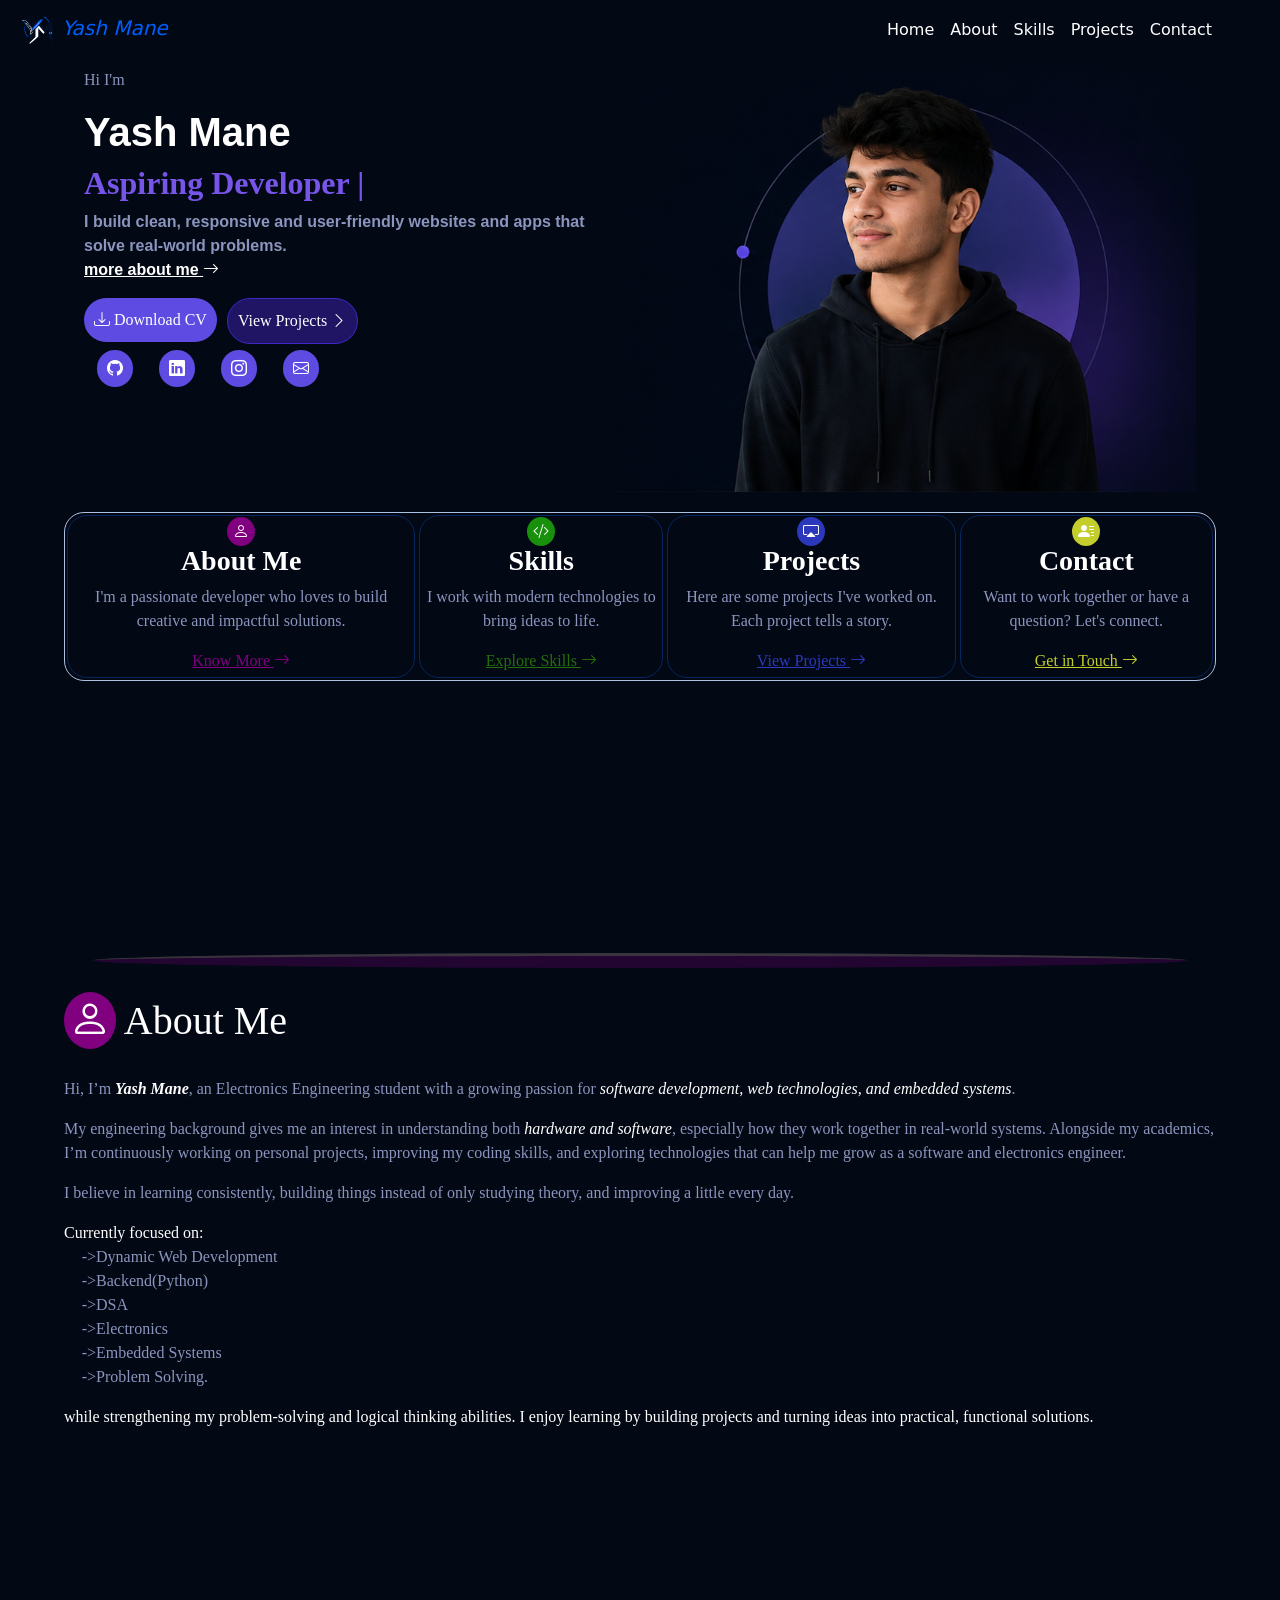
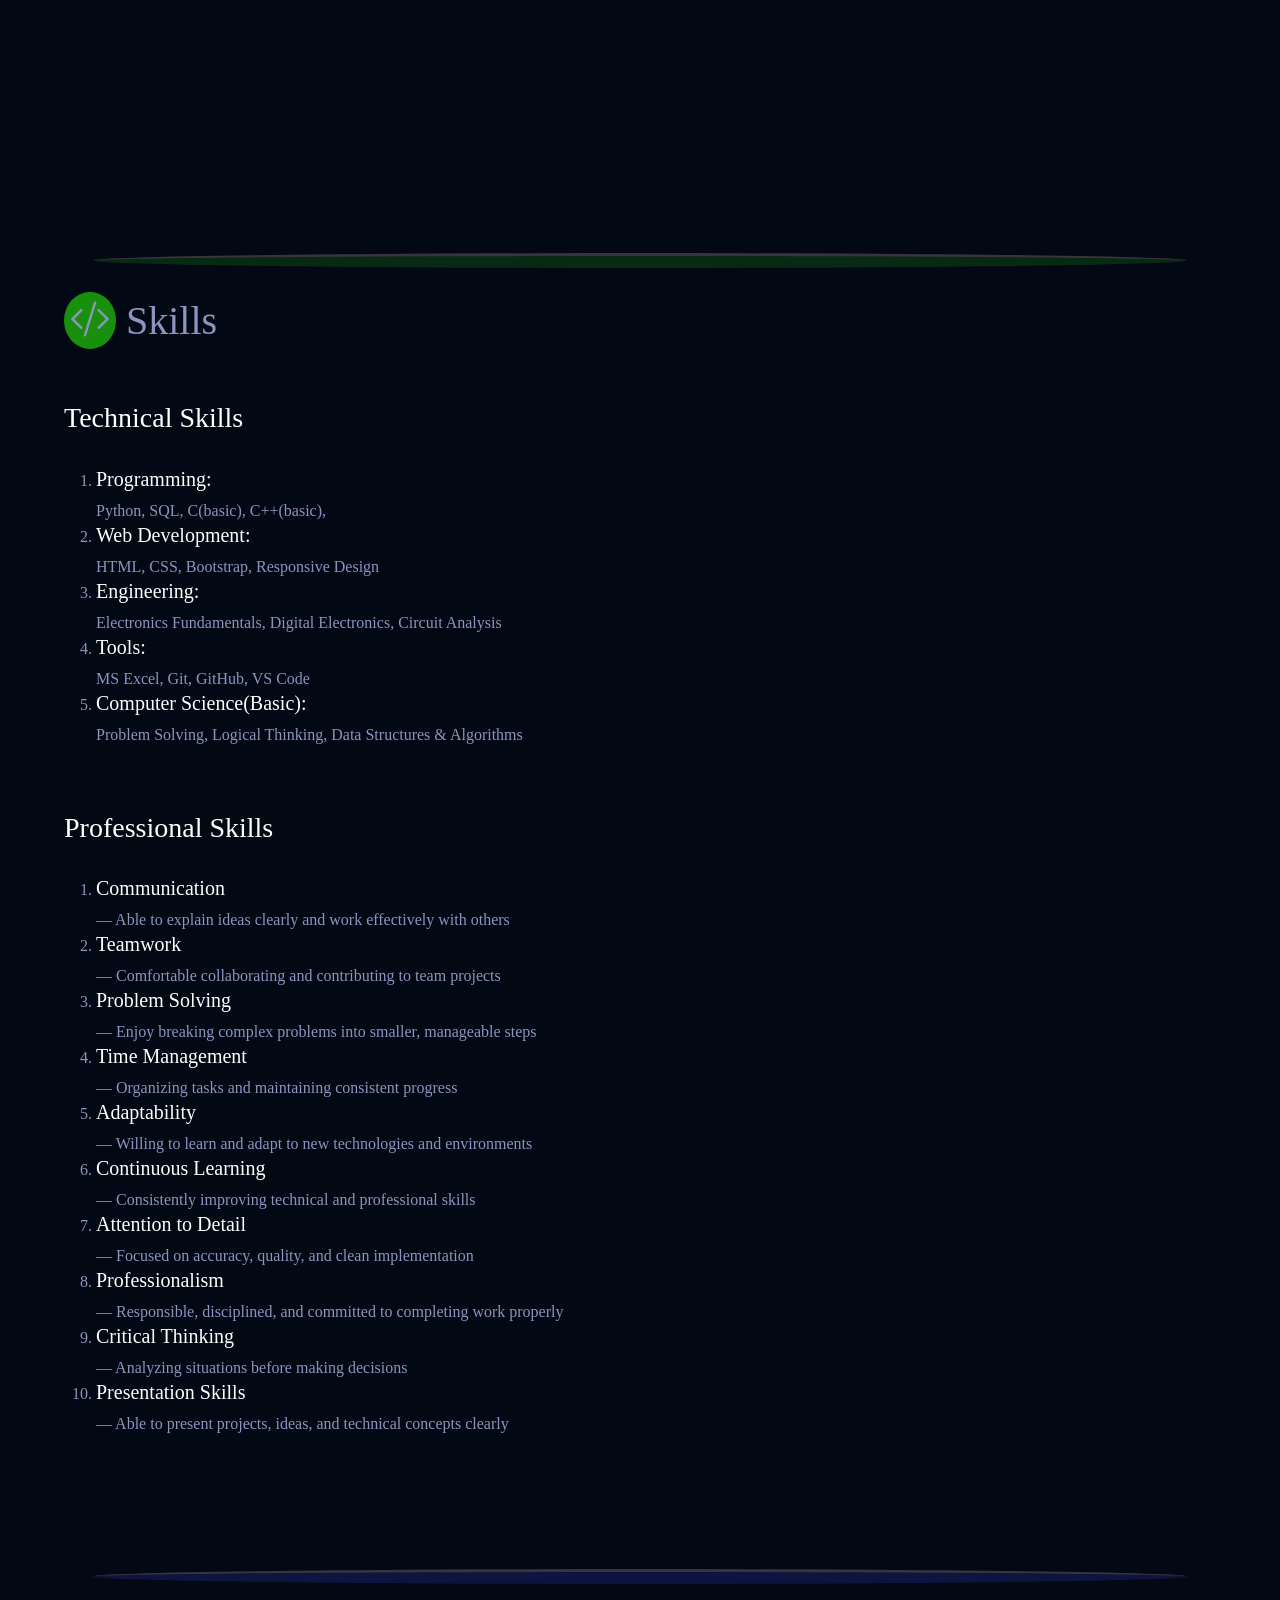
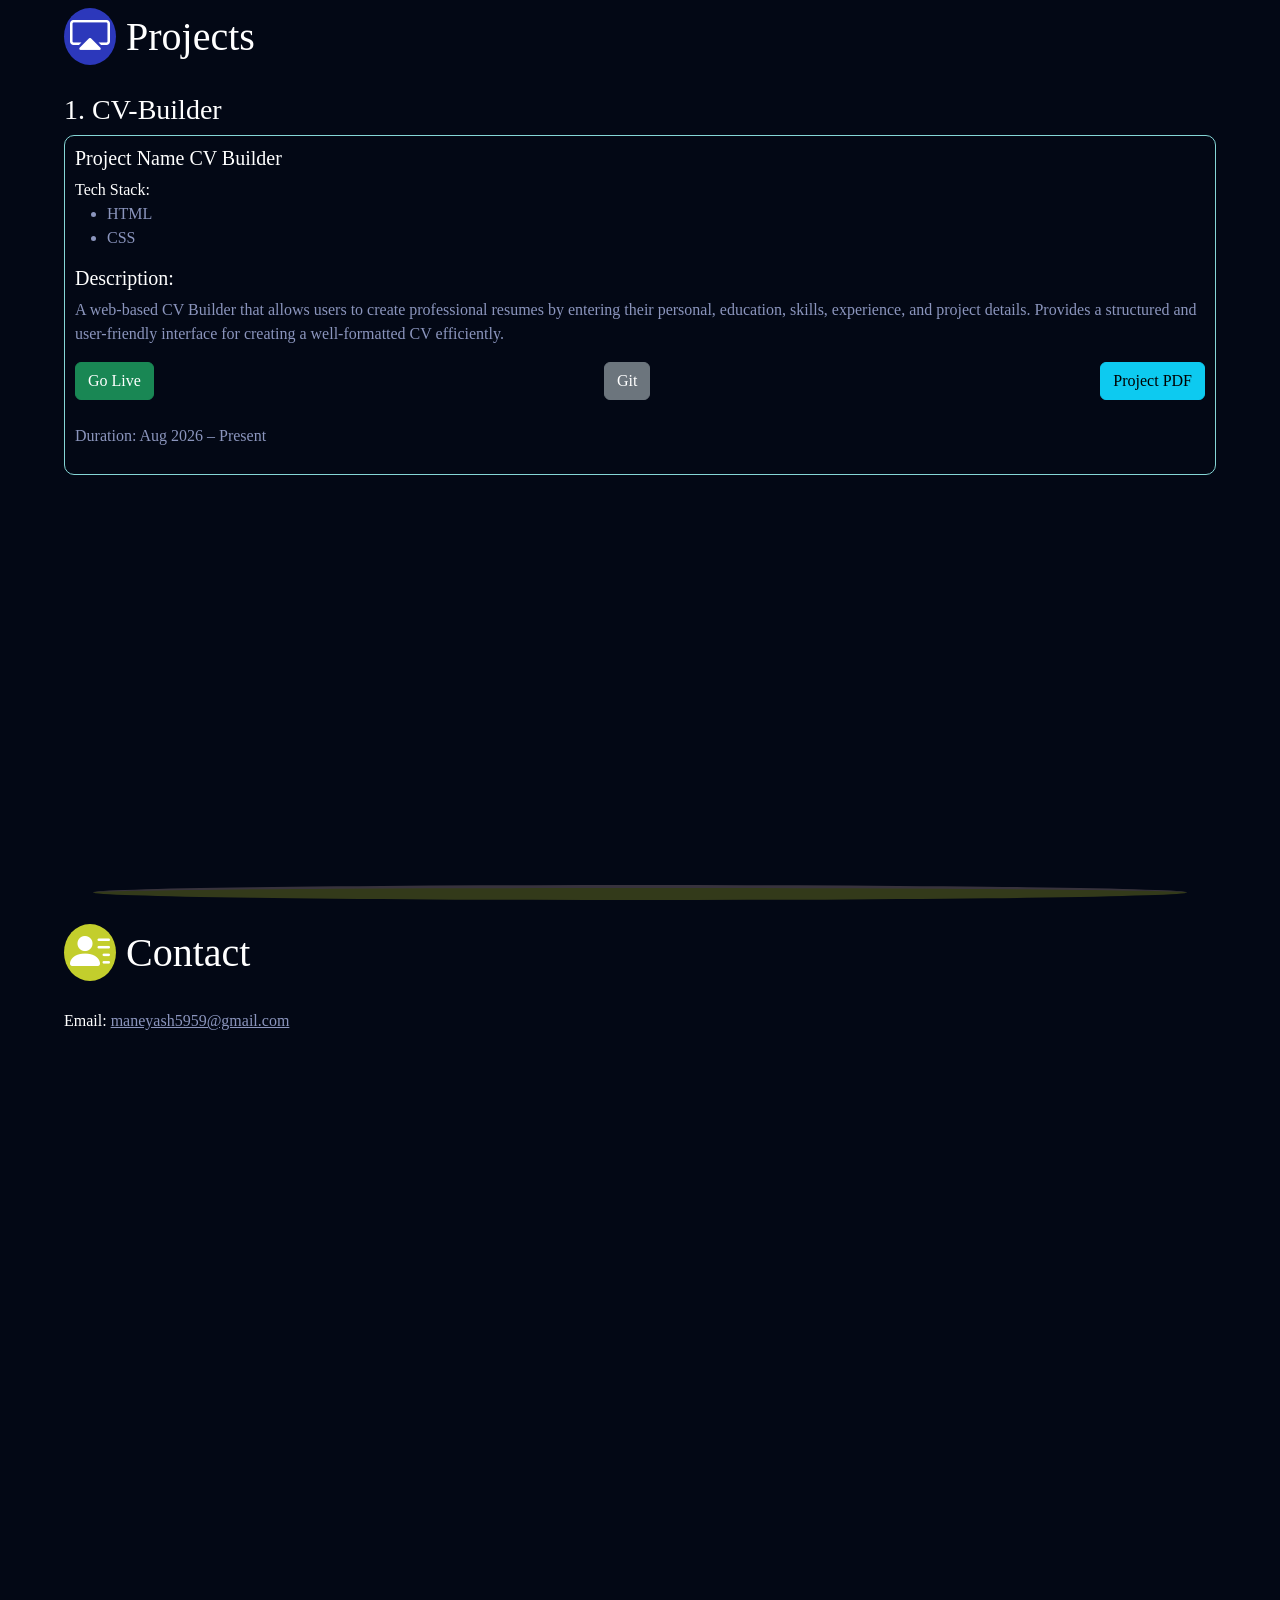
==== Home.html @ 0b3b9d4c "Initial portfolio site" ====
<!doctype html>
<html>
  <head>
    <title>Portfolio Web</title>
    <meta charset="utf-8" />
    <link rel="stylesheet" href="pb.css" />
    <link
      href="https://cdn.jsdelivr.net/npm/bootstrap@5.3.8/dist/css/bootstrap.min.css"
      rel="stylesheet"
    />
    <link rel="stylesheet" href="https://cdn.jsdelivr.net/npm/bootstrap-icons@1.11.3/font/bootstrap-icons.min.css">
  </head>
  <body>
   <nav class="navbar navbar-expand-md bg fixed-top">
  <div class="container-fluid">
    <a class="navbar-brand" href="Home.html">
          <img class="logo" src="images/logo.png" alt="Yash Mane Logo" /><i class="bg"
            >Yash Mane</i
          >
        </a>
    <button class="navbar-toggler bg-white" type="button" data-bs-toggle="collapse" data-bs-target="#navbarSupportedContent" aria-controls="navbarSupportedContent" aria-expanded="false" aria-label="Toggle navigation">
      <span class="navbar-toggler-icon"></span>
    </button>
    <div class="collapse navbar-collapse" id="navbarSupportedContent">
      <ul class="navbar-nav ms-auto me-5 mb-lg-0">
        <li class="nav-item ">
          <a class="nav-link active text-white" aria-current="page" href="#home">Home</a>
        </li>
        <li class="nav-item">
          <a class="nav-link text-white" href="#about">About</a>
        </li>
        <li class="nav-item">
          <a class="nav-link text-white" href="#skills">Skills</a>
        </li>
        <li class="nav-item">
          <a class="nav-link text-white" href="#projects">Projects</a>
        </li>
        <li class="nav-item">
          <a class="nav-link text-white" href="#contacts">Contact</a>
        </li>
      </ul>
    </div>
  </div>
</nav>
    <div id="home" class="cont pt-5">
    <div class="card1 d-flex flex-row">
      <div class="card1.1 ">
      <p>Hi I'm</p>
      <h1 class="name">Yash Mane</h1>
      <h2><b>Aspiring Developer |</b></h2>
      <p class="name light">I build clean, responsive and user-friendly websites and apps that solve real-world problems.<a class="name" href="#about"><br> more about me <i class="bi bi-arrow-right"></i></a></p>
      <div class="d-flex flex-row">
        <a href="images/Resume.pdf" download="Resume.pdf">
    <button class="btn1">
        <i class="bi bi-download"></i> Download CV
    </button>
</a>
        <a href="#projects"><button class="btn2">View Projects  <i class="bi bi-chevron-right"></i></button></a>
      </div>
      <div class="d-flex flex-row co">
        <div class="m-2">
        <a href="https://github.com/yashmane5959" class="btn1"><i class="bi bi-github"></i></a></div>
        <div class="m-2">
        <a href="https://www.linkedin.com/in/yash-mane-665508384?utm_source=share_via&utm_content=profile&utm_medium=member_android" class="btn1"><i class="bi bi-linkedin"></i></a></div>
        <div class="m-2">
        <a href="https://www.instagram.com/_its_ym.5959?igsi=eHdhMzh5cjVyeGJ2" class="btn1"><i class="bi bi-instagram"></i></a></div>
        <div class="m-2">
        <a href="mailto:maneyash5959@gmail.com" class="btn1">
    <i class="bi bi-envelope"></i>
</a></div>
      </div></div>
    <div class="card1.2">
          <img class="boy" src="images/photo.png" alt="image">
    </div></div>
  <div class="card2 d-flex flex-row">
    <div class="card21">
      <i class="bi bi-person bg-purple"></i><br>
      <h3><b>About Me </b></h3>
      <P>I'm a passionate developer who loves to build creative and impactful solutions.</P>
      
      <a href="#about" class="cl-purple">Know More <i class="bi-arrow-right"></i></a>
  </div>
  <div class="card21">
      <i class="bi bi-code-slash bg-lg"></i><br>
      <h3><b>Skills</b></h3>
      <P>I work with modern technologies to bring ideas to life.</P>
      
      <a href="#skills" class="cl-lg">Explore Skills <i class="bi-arrow-right"></i></a>
  </div>
  <div class="card21">
      <i class="bi bi-cast bg-blue"></i><br>
      <h3><b>Projects</b></h3>
      <P>Here are some projects I've worked on. Each project tells a story.</P>
      
      <a href="#projects" class="cl-blue">View Projects <i class="bi-arrow-right"></i></a>
  </div>
  <div class="card21">
      <i class="bi bi-person-lines-fill bg-yellow"></i><br>
      <h3><b>Contact</b></h3>
      <P>Want to work together or have a question? Let's connect.</P>
      
      <a href="#contacts" class="cl-yellow">Get in Touch <i class="bi-arrow-right"></i></a>
  </div>
    
       
</div>
    </div>
    
    <div id="about" class="cont text-white pt-5"><hr class="line bg-purple"><br>
     <h1><i class="bi bi-person bg-purple"></i></i> About Me</h1>
<p><br>
Hi, I’m <b  class="white"><i>Yash Mane</i></b>, an Electronics Engineering student with a growing passion for <i  class="white">software development, web technologies, and embedded systems</i>.</p>

<p>
My engineering background gives me an interest in understanding both <i  class="white">hardware and software</i>, especially how they work together in real-world systems. Alongside my academics, I’m continuously working on personal projects, improving my coding skills, and exploring technologies that can help me grow as a software and electronics engineer.</p>
<p>
I believe in learning consistently, building things instead of only studying theory, and improving a little every day.
</p>

Currently focused on:<ul class="arrow light">  
<li>Dynamic Web Development </li><li> Backend(Python) </li><li> DSA </li><li> Electronics </li><li> Embedded Systems </li><li> Problem Solving.</li></ul>
while strengthening my problem-solving and logical thinking abilities. I enjoy learning by building projects and turning ideas into practical, functional solutions.
    </div>
    
    <div id="skills" class="cont light pt-5">
  <hr class="line bg-lg"><br>
  <h1><i class="bi bi-code-slash bg-lg"></i> Skills</h1><br><br>

  <h3 class="white">Technical Skills</h3><br>
  <ol>
    <li><h5 class="white">Programming:</h5>Python, SQL, C(basic), C++(basic), </li>
    <li><h5 class="white">Web Development:</h5> HTML, CSS, Bootstrap, Responsive Design</li>
    <li><h5 class="white">Engineering:</h5> Electronics Fundamentals, Digital Electronics, Circuit Analysis</li>
    <li><h5 class="white">Tools:</h5>MS Excel, Git, GitHub, VS Code</li>
    <li><h5 class="white">Computer Science(Basic):</h5> Problem Solving, Logical Thinking, Data Structures & Algorithms</li>
  </ol>
  <br><br>

  <h3 class="white">Professional Skills</h3><br>
  <ol>
    <li><h5 class="white">Communication</h5> — Able to explain ideas clearly and work effectively with others</li>
    <li><h5 class="white">Teamwork</h5> — Comfortable collaborating and contributing to team projects</li>
    <li><h5 class="white">Problem Solving</h5> — Enjoy breaking complex problems into smaller, manageable steps</li>
    <li><h5 class="white">Time Management</h5> — Organizing tasks and maintaining consistent progress</li>
    <li><h5 class="white">Adaptability</h5> — Willing to learn and adapt to new technologies and environments</li>
    <li><h5 class="white">Continuous Learning</h5> — Consistently improving technical and professional skills</li>
    <li><h5 class="white">Attention to Detail</h5> — Focused on accuracy, quality, and clean implementation</li>
    <li><h5 class="white">Professionalism</h5> — Responsible, disciplined, and committed to completing work properly</li>
    <li><h5 class="white">Critical Thinking</h5> — Analyzing situations before making decisions</li>
    <li><h5 class="white">Presentation Skills</h5> — Able to present projects, ideas, and technical concepts clearly</li>
  </ol>
</div>

<div id="projects" class="cont text-white pt-5"><hr class="line bg-blue"><br>
      <h1><i class="bi bi-cast bg-blue"></i> Projects</h1><br>
      
      <h3>1. CV-Builder</h3>
      <div class="project cv-builder">
        <h5>Project Name CV Builder</i>

<h5></h5>Tech Stack:</h5><ul class="light"><li>HTML</li><li>CSS</li></ul>

<h5>Description:</h5>
<p>A web-based CV Builder that allows users to create professional resumes by entering their personal, education, skills, experience, and project details. Provides a structured and user-friendly interface for creating a well-formatted CV efficiently.</p><div class="d-flex flex-row justify-content-between">
<a href="https://yashmane5959.github.io/CV-builder/"><button class="btn btn-success" href="https://yashmane5959.github.io/CV-builder/">Go Live</button></a>
<a href="https://github.com/yashmane5959/CV-builder.git">
<button class="btn btn-secondary" href="https://github.com/yashmane5959/CV-builder.git">Git</button></a>
<a href="images/cv-builder.pdf">
<button class="btn btn-info" href="images/cv-builder.pdf">Project PDF</button></a></div>
<br>
<p>Duration: Aug 2026 – Present</p>
        </ul>
      </div>
    </div>


    <div id="contacts" class="cont text-white">
      <hr class="line bg-yellow"><br>
      <h1><i class="bi bi-person-lines-fill bg-yellow"></i> Contact</h1>
      <p  class="white"><br>Email: <a class="light" href="mailto:maneyash5959@gmail.com">maneyash5959@gmail.com</a></p>
    </div>
    <script src="https://cdn.jsdelivr.net/npm/bootstrap@5.3.8/dist/js/bootstrap.bundle.min.js"></script>
    <script src="pb.js"></script>
  </body>
</html>
---- pb.css ----
body {
  background-color: #030815;
  height: 100%;
}
.cont {
  background-color: #030815;
  font-family: "Roboto";
  color: #7755e9;
  min-height: 100vh;
  padding: 5%;
}
.logo {
  width: 50px;
  height: auto;
}
.name {
  font-weight: bold;
  color: #ffffff;
  font-family: "Franklin Gothic Medium", "Arial Narrow", Arial, sans-serif;
}
.card1 {
  padding: 10px;
  margin: 10px;
  height: auto;
}
.btn1 {
  border-radius: 50px;
  color: #ffffff;
  background-color: #5e4ce2;
  padding: 10px;
  border-width: 0px;
  margin-right: 10px;
}
.btn2 {
  border-radius: 50px;
  color: #ffffff;
  background-color: #1f1564;
  padding: 10px;
  border-color: #3e29c7;
  border-style: solid;
  border-width: 1px;
}
.co {
  padding: 5px;
}
.boy {
  height: 100%;
  width: 100%;
}
.bg {
  background-color: #030815;
  color: #005efc;
}
.card2 {
  border: #adc0e0;
  border-width: 1px;
  border-style: groove;
  border-radius: 20px;
}
.card21 {
  margin: 2px;
  padding: 4px;
  text-align: center;
  color: #ffffff;
  border: #05265e;
  border-width: 1px;
  border-style: groove;
  border-radius: 20px;
  height: auto;
  width: auto;
}
.cl-purple {
  color: purple;
}
.bg-purple {
  background-color: purple;
  border-radius: 100%;
  padding: 6px;
}
.cl-lg {
  color: rgb(36, 111, 9);
}
.bg-lg {
  background-color: rgb(25, 144, 11);
  border-radius: 100%;
  padding: 6px;
}
.cl-blue {
  color: rgb(42, 57, 192);
}
.bg-blue {
  background-color: rgb(44, 56, 187);
  border-radius: 100%;
  padding: 6px;
}

.cl-yellow {
  color: rgb(195, 206, 44);
}
.bg-yellow {
  background-color: rgb(195, 206, 44);
  border-radius: 100%;
  padding: 6px;
}
.line {
  width: 95%;
  color: rgb(215, 181, 181);
  border-width: 3px;
  margin: auto;
  margin-top: 5px;
  margin-bottom: 5px;
}

.arrow {
  list-style-type: "->";
}
.footer {
  background-color: #005efc;
}
.project {
  border-color: rgb(133, 214, 214);
  border-width: 1px;
  border-style: solid;
  border-radius: 10px;
  padding: 10px;
}
.light {
  color: #8b95bd;
}
p {
  color: #8b95bd;
}
.white {
  color: #ffffff;
}
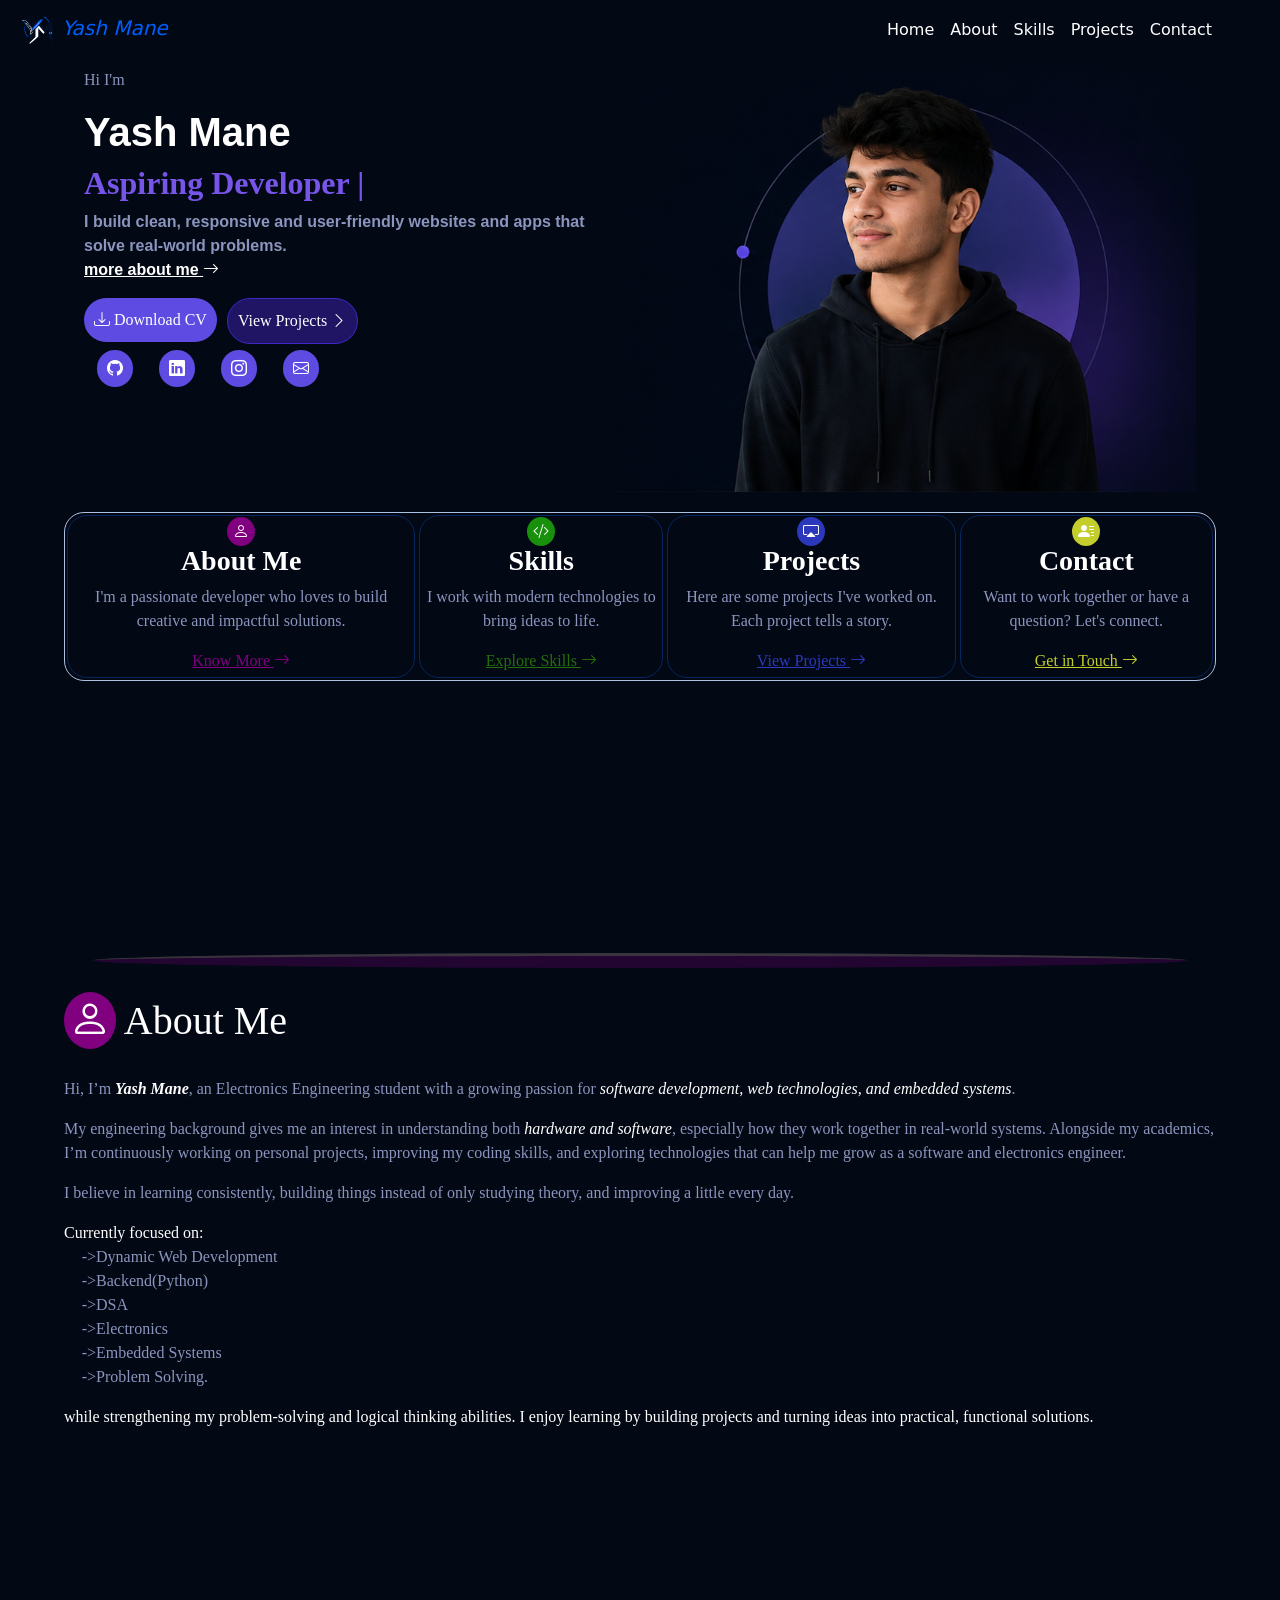
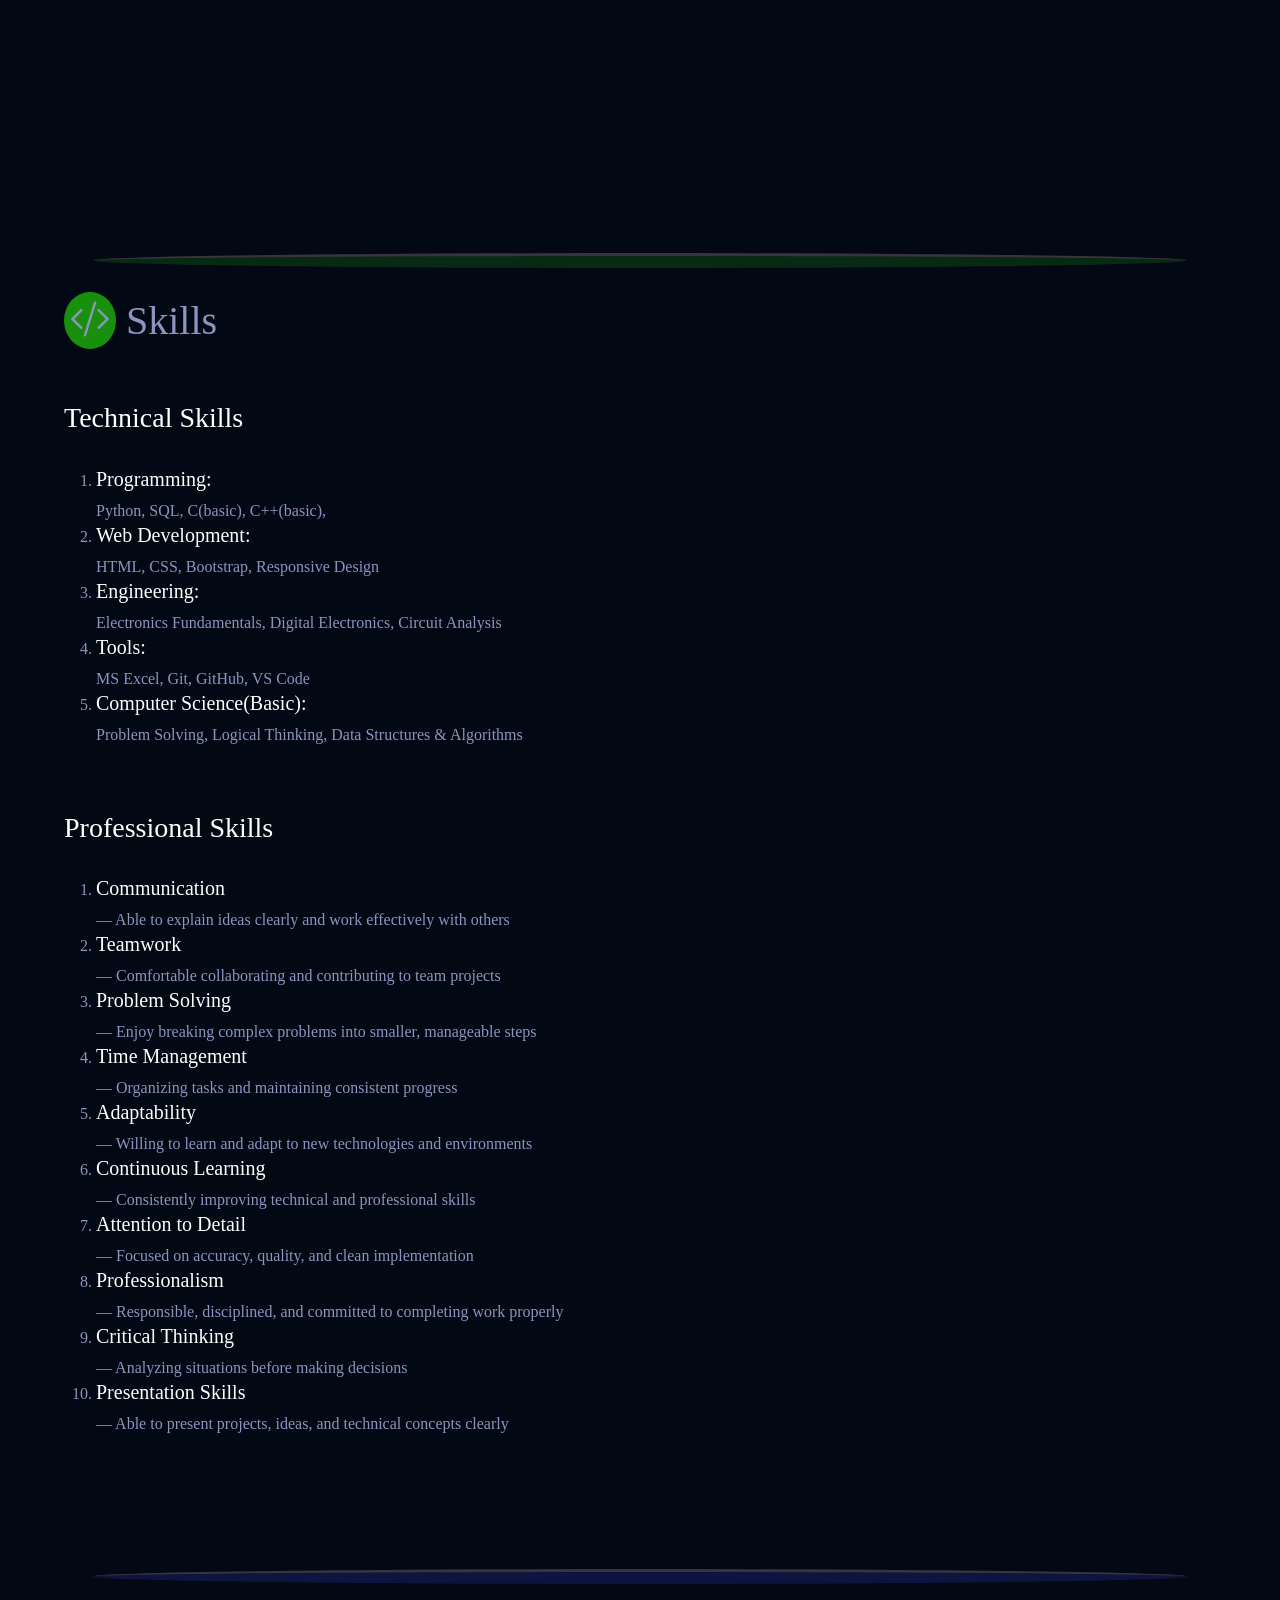
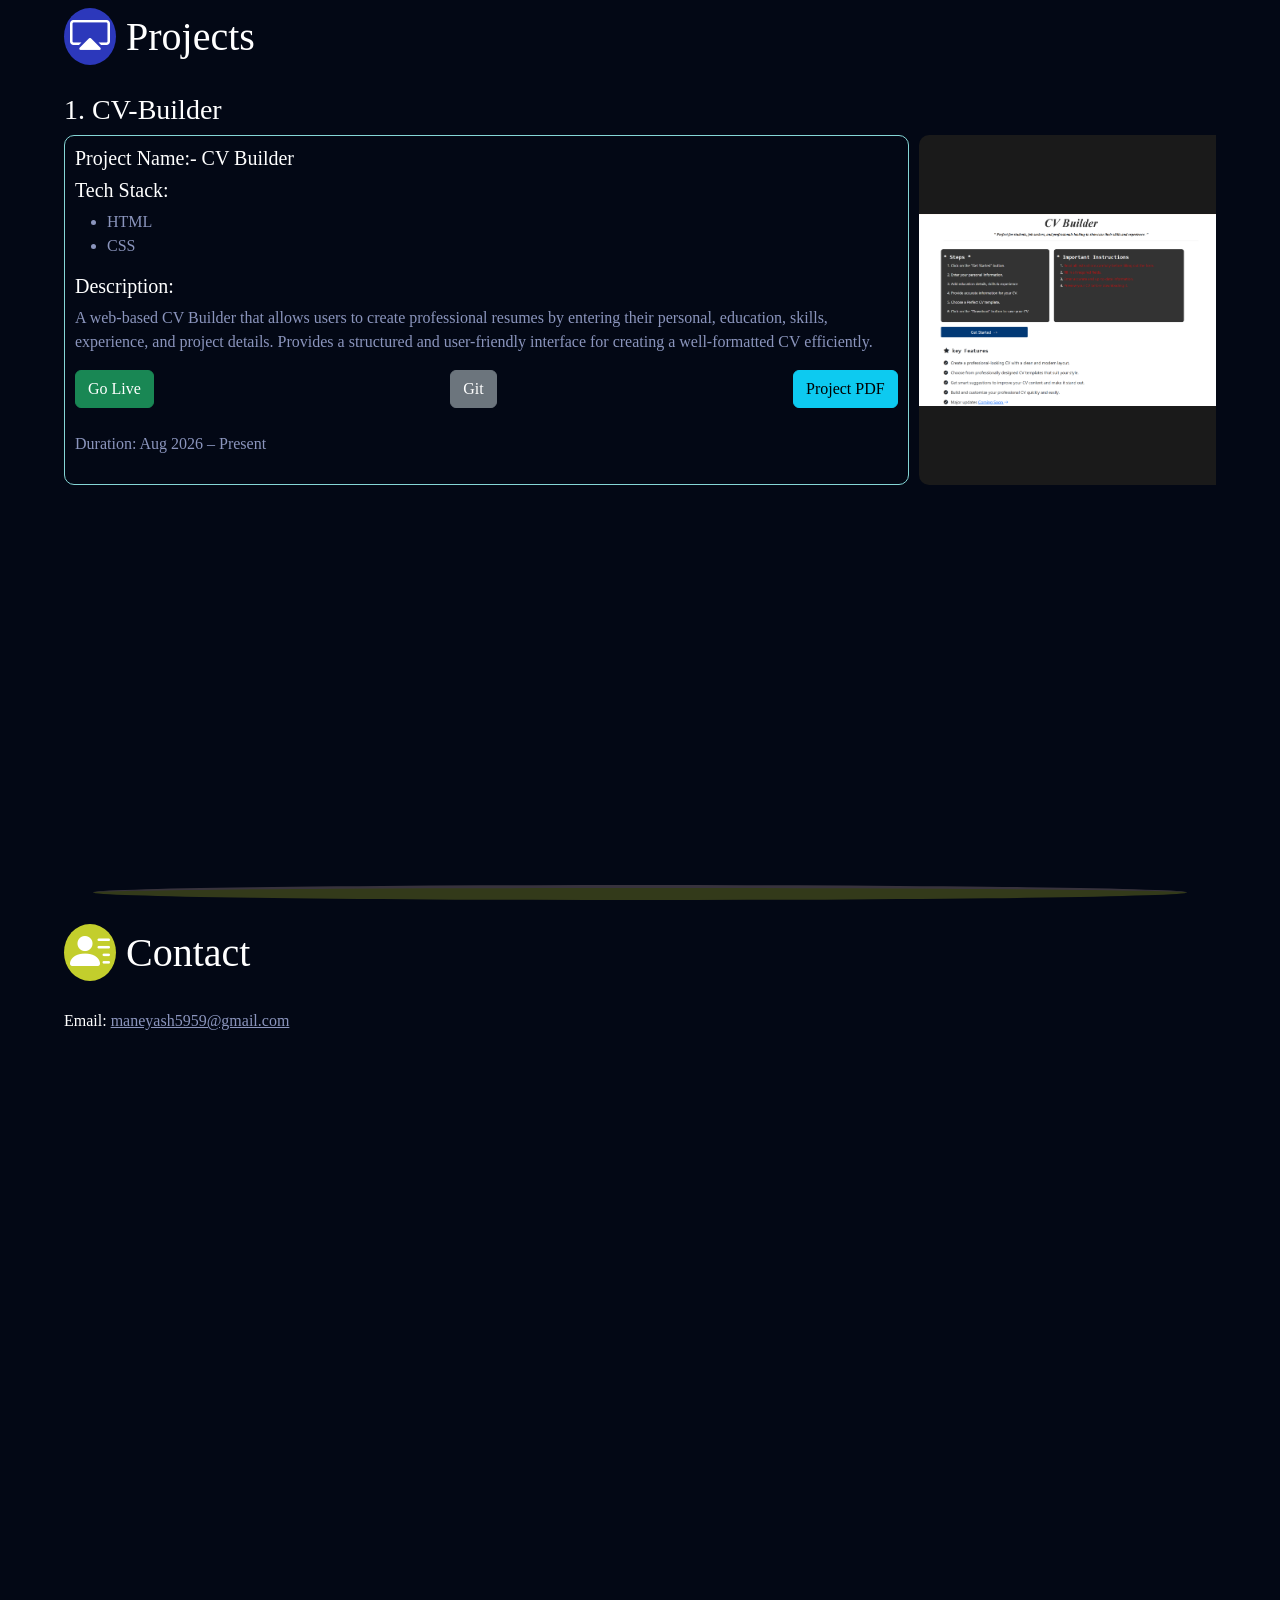
==== commit 0e325f25: "added carousel" ====
--- a/Home.html
+++ b/Home.html
@@ -2,7 +2,7 @@
 <html>
   <head>
     <title>Portfolio Web</title>
-    <meta charset="utf-8" />
+    <meta charset="utf-8"/>
     <link rel="stylesheet" href="pb.css" />
     <link
       href="https://cdn.jsdelivr.net/npm/bootstrap@5.3.8/dist/css/bootstrap.min.css"
@@ -155,21 +155,45 @@
       <h1><i class="bi bi-cast bg-blue"></i> Projects</h1><br>
       
       <h3>1. CV-Builder</h3>
+      <div class="d-flex flex-row">
       <div class="project cv-builder">
-        <h5>Project Name CV Builder</i>
-
-<h5></h5>Tech Stack:</h5><ul class="light"><li>HTML</li><li>CSS</li></ul>
-
-<h5>Description:</h5>
-<p>A web-based CV Builder that allows users to create professional resumes by entering their personal, education, skills, experience, and project details. Provides a structured and user-friendly interface for creating a well-formatted CV efficiently.</p><div class="d-flex flex-row justify-content-between">
-<a href="https://yashmane5959.github.io/CV-builder/"><button class="btn btn-success" href="https://yashmane5959.github.io/CV-builder/">Go Live</button></a>
-<a href="https://github.com/yashmane5959/CV-builder.git">
-<button class="btn btn-secondary" href="https://github.com/yashmane5959/CV-builder.git">Git</button></a>
-<a href="images/cv-builder.pdf">
-<button class="btn btn-info" href="images/cv-builder.pdf">Project PDF</button></a></div>
-<br>
-<p>Duration: Aug 2026 – Present</p>
-        </ul>
+        <h5>Project Name:- CV Builder</h5>
+
+        <h5>Tech Stack:</h5>
+        <ul class="light"><li>HTML</li><li>CSS</li></ul>
+
+        <h5>Description:</h5>
+        <p>A web-based CV Builder that allows users to create professional resumes by entering their personal, education, skills, experience, and project details. Provides a structured and user-friendly interface for creating a well-formatted CV efficiently.</p>
+        <div class="d-flex flex-row justify-content-between">
+          <a href="https://yashmane5959.github.io/CV-builder/"><button class="btn btn-success">Go Live</button></a>
+          <a href="https://github.com/yashmane5959/CV-builder.git"><button class="btn btn-secondary">Git</button></a>
+          <a href="images/cv-builder.pdf"><button class="btn btn-info">Project PDF</button></a>
+        </div>
+        <br>
+        <p>Duration: Aug 2026 – Present</p>
+      </div>
+
+      <div id="carouselExampleAutoplaying" class="carousel " data-bs-ride="carousel">
+        <div class="carousel-inner">
+          <div class="carousel-item active">
+            <img src="images/cv-index.png" class="d-block w-100 grid-image" alt="home page">
+          </div>
+          <div class="carousel-item">
+            <img src="images/info1.png" class="d-block w-100 grid-image" alt="info 1">
+          </div>
+          <div class="carousel-item">
+            <img src="images/info2.png" class="d-block w-100 grid-image" alt="info 2">
+          </div>
+        </div>
+        <button class="carousel-control-prev" type="button" data-bs-target="#carouselExampleAutoplaying" data-bs-slide="prev">
+          <span class="carousel-control-prev-icon" aria-hidden="true"></span>
+          <span class="visually-hidden">Previous</span>
+        </button>
+        <button class="carousel-control-next" type="button" data-bs-target="#carouselExampleAutoplaying" data-bs-slide="next">
+          <span class="carousel-control-next-icon" aria-hidden="true"></span>
+          <span class="visually-hidden">Next</span>
+        </button>
+      </div>
       </div>
     </div>
 
--- a/pb.css
+++ b/pb.css
@@ -133,3 +133,12 @@
 .white {
   color: #ffffff;
 }
+.grid-image {
+  height: 350px;
+  width: 100%;
+  object-fit: contain; /* shows the FULL screenshot, no cropping */
+  background-color: #1a1a1a; /* fills empty space around the image nicely */
+  border-radius: 10px;
+  margin-left: 10px;
+  margin-right: 10px;
+}
